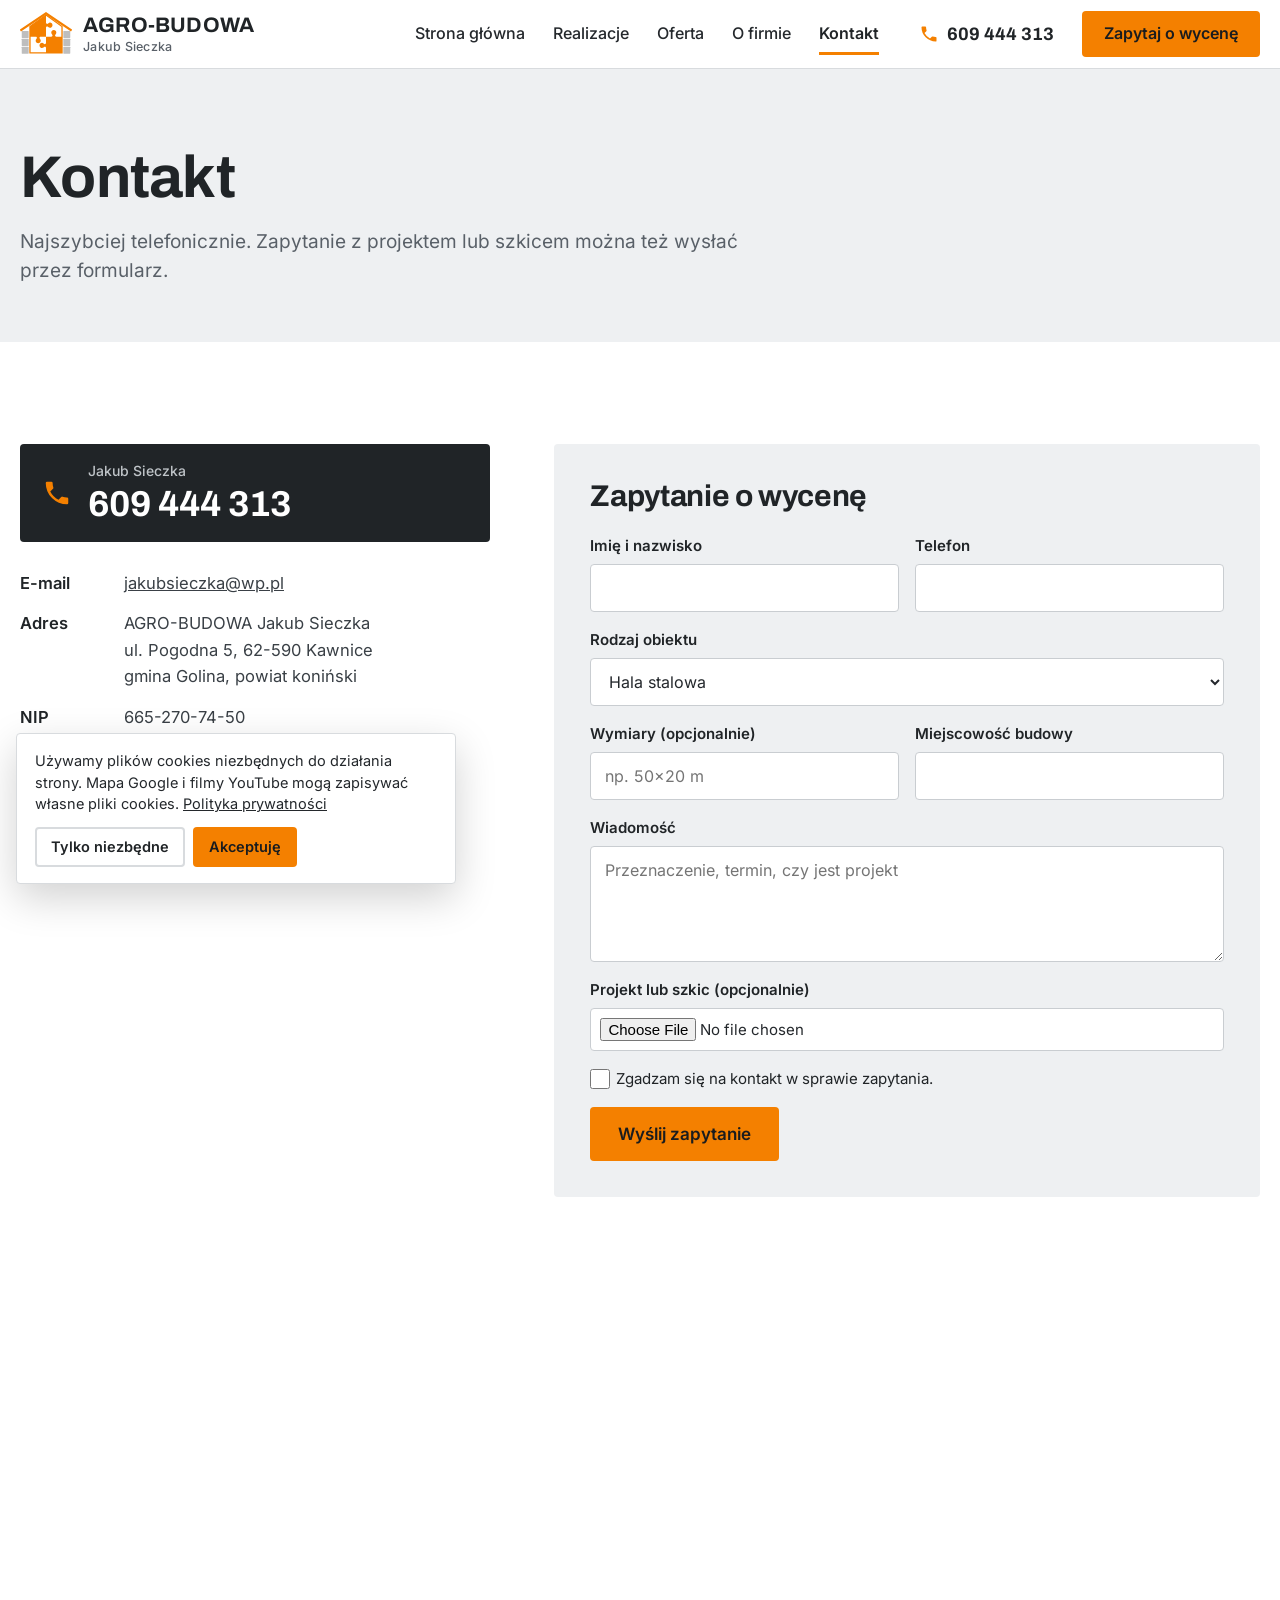
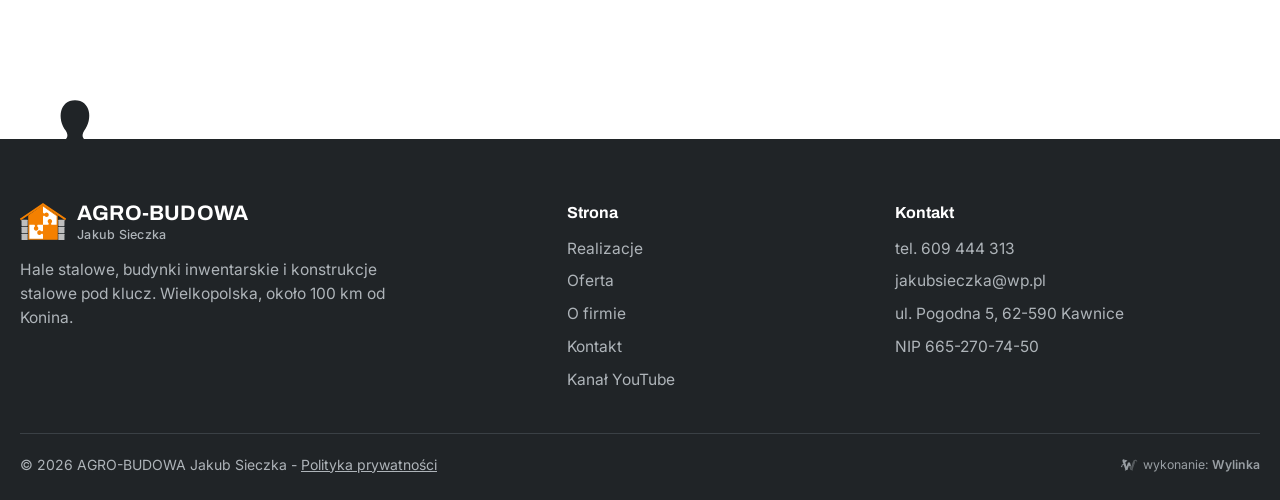
==== kontakt.html @ b732fba7 "Koncepcja strony AGRO-BUDOWA" ====
<!doctype html>
<html lang="pl">
<head>
<meta charset="utf-8">
<meta name="viewport" content="width=device-width,initial-scale=1,viewport-fit=cover">
<title>Kontakt - AGRO-BUDOWA Jakub Sieczka, tel. 609 444 313</title>
<meta name="description" content="Kontakt z AGRO-BUDOWA: tel. 609 444 313, jakubsieczka@wp.pl, ul. Pogodna 5, 62-590 Kawnice. Zapytanie o halę, oborę lub konstrukcję stalową.">
<meta name="robots" content="noindex,nofollow">
<meta name="theme-color" content="#F48000">
<link rel="icon" href="img/znak.svg" type="image/svg+xml">
<link rel="preload" as="font" type="font/woff2" href="fonts/archivo-latin-700-normal.woff2" crossorigin>
<link rel="stylesheet" href="style.css">
<style>.wylinka-badge{display:inline-flex;align-items:center;gap:.4em;color:inherit;text-decoration:none;font-size:.875em;line-height:1;opacity:.85}
.wylinka-badge:hover,.wylinka-badge:focus-visible{opacity:1}
.wylinka-badge:focus-visible{outline:2px solid currentColor;outline-offset:3px;border-radius:2px}
.wylinka-badge svg{width:18px;height:18px;flex:none;overflow:visible}
.wylinka-badge b{font-weight:600}
.wylinka-badge .wy-old{opacity:.45;transform-origin:40px 30px;transition:transform .32s cubic-bezier(.3,.7,.4,1),opacity .32s ease-out}
.wylinka-badge .wy-pod{opacity:0;transition:opacity .2s ease-out .08s}
.wylinka-badge:hover .wy-old,.wylinka-badge:focus-visible .wy-old{transform:translate(9px,7px) rotate(9deg);opacity:0}
.wylinka-badge:hover .wy-pod,.wylinka-badge:focus-visible .wy-pod{opacity:1}
@media (prefers-reduced-motion:reduce){.wylinka-badge .wy-old,.wylinka-badge .wy-pod{transition:none}.wylinka-badge:hover .wy-old,.wylinka-badge:focus-visible .wy-old{transform:none;opacity:.45}.wylinka-badge:hover .wy-pod,.wylinka-badge:focus-visible .wy-pod{opacity:0}}</style>
</head>
<body class="s-kontakt">
<a class="skip" href="#tresc">Przejdź do treści</a>
<header class="top">
  <div class="top-in">
    <a class="logo" href="index.html" aria-label="AGRO-BUDOWA Jakub Sieczka - strona główna"><img src="img/znak.svg" alt="" width="60" height="50"><span class="logo-t"><b>AGRO-BUDOWA</b><small>Jakub Sieczka</small></span></a>
    <nav class="nav" aria-label="Menu główne"><a href="index.html">Strona główna</a><a href="realizacje.html">Realizacje</a><a href="oferta.html">Oferta</a><a href="o-firmie.html">O firmie</a><a href="kontakt.html" aria-current="page">Kontakt</a></nav>
    <a class="top-tel" href="tel:+48609444313" aria-label="Zadzwoń: 609 444 313"><svg viewBox="0 0 24 24" aria-hidden="true"><path d="M6.6 10.8a15.1 15.1 0 006.6 6.6l2.2-2.2a1 1 0 011-.25 11.4 11.4 0 003.6.57 1 1 0 011 1V20a1 1 0 01-1 1A17 17 0 013 4a1 1 0 011-1h3.5a1 1 0 011 1c0 1.25.2 2.46.57 3.6a1 1 0 01-.25 1z" fill="currentColor" stroke="none"/></svg><span>609 444 313</span></a>
    <a class="btn btn-or top-cta" href="kontakt.html#zapytanie">Zapytaj o wycenę</a>
    <button class="burger" type="button" aria-expanded="false" aria-controls="menu-mob" aria-label="Otwórz menu"><span></span><span></span><span></span></button>
  </div>
  <div class="menu-mob" id="menu-mob" hidden>
    <nav aria-label="Menu mobilne"><a href="index.html">Strona główna</a><a href="realizacje.html">Realizacje</a><a href="oferta.html">Oferta</a><a href="o-firmie.html">O firmie</a><a href="kontakt.html" aria-current="page">Kontakt</a></nav>
    <a class="btn btn-or" href="tel:+48609444313"><svg viewBox="0 0 24 24" aria-hidden="true"><path d="M6.6 10.8a15.1 15.1 0 006.6 6.6l2.2-2.2a1 1 0 011-.25 11.4 11.4 0 003.6.57 1 1 0 011 1V20a1 1 0 01-1 1A17 17 0 013 4a1 1 0 011-1h3.5a1 1 0 011 1c0 1.25.2 2.46.57 3.6a1 1 0 01-.25 1z" fill="currentColor" stroke="none"/></svg>Zadzwoń: 609 444 313</a>
    <p class="menu-mob-adr">Kawnice, gm. Golina - budujemy w promieniu ok. 100 km od Konina</p>
  </div>
</header>
<main id="tresc">
<section class="podt"><div class="wrap"><h1>Kontakt</h1><p class="lead">Najszybciej telefonicznie. Zapytanie z projektem lub szkicem można też wysłać przez formularz.</p></div></section>
<section class="sek sek-kontakt">
  <div class="wrap kon-in">
    <div class="kon-dane">
      <a class="kon-tel" href="tel:+48609444313"><svg viewBox="0 0 24 24" aria-hidden="true"><path d="M6.6 10.8a15.1 15.1 0 006.6 6.6l2.2-2.2a1 1 0 011-.25 11.4 11.4 0 003.6.57 1 1 0 011 1V20a1 1 0 01-1 1A17 17 0 013 4a1 1 0 011-1h3.5a1 1 0 011 1c0 1.25.2 2.46.57 3.6a1 1 0 01-.25 1z" fill="currentColor" stroke="none"/></svg><span><small>Jakub Sieczka</small>609 444 313</span></a>
      <dl>
        <dt>E-mail</dt><dd><a href="mailto:jakubsieczka@wp.pl">jakubsieczka@wp.pl</a></dd>
        <dt>Adres</dt><dd>AGRO-BUDOWA Jakub Sieczka<br>ul. Pogodna 5, 62-590 Kawnice<br>gmina Golina, powiat koniński</dd>
        <dt>NIP</dt><dd>665-270-74-50</dd>
        <dt>Projektant</dt><dd>Damian Moliński<br><a href="tel:+48502835978">502 835 978</a></dd>
        <dt>Obszar</dt><dd>około 100 km od Konina</dd>
      </dl>
    </div>
    <form class="form" id="zapytanie" novalidate>
      <h2>Zapytanie o wycenę</h2>
      <div class="f-2"><label>Imię i nazwisko<input name="imie" autocomplete="name" required></label><label>Telefon<input name="tel" type="tel" autocomplete="tel" inputmode="tel" required></label></div>
      <label>Rodzaj obiektu<select name="rodzaj"><option>Hala stalowa</option><option>Budynek inwentarski</option><option>Konstrukcja stalowa / wiata</option><option>Inne</option></select></label>
      <div class="f-2"><label>Wymiary (opcjonalnie)<input name="wym" placeholder="np. 50x20 m"></label><label>Miejscowość budowy<input name="miejsce"></label></div>
      <label>Wiadomość<textarea name="wiad" rows="4" placeholder="Przeznaczenie, termin, czy jest projekt"></textarea></label>
      <label class="f-plik">Projekt lub szkic (opcjonalnie)<input name="plik" type="file" accept=".pdf,.jpg,.jpeg,.png"></label>
      <label class="f-zgoda"><input type="checkbox" name="zgoda" required><span>Zgadzam się na kontakt w sprawie zapytania.</span></label>
      <button class="btn btn-or btn-duzy" type="submit">Wyślij zapytanie</button>
      <p class="f-info" role="status" hidden>To formularz pokazowy - w docelowej stronie wiadomość trafi na jakubsieczka@wp.pl.</p>
    </form>
  </div>
</section>
<section class="mapa" aria-label="Mapa dojazdu">
  <iframe title="AGRO-BUDOWA na mapie Google" src="https://www.google.com/maps?q=ul.+Pogodna+5,+62-590+Kawnice&amp;z=13&amp;output=embed" loading="lazy" referrerpolicy="no-referrer-when-downgrade"></iframe>
</section>
</main>
<footer class="stopka">
  <svg class="klocek" viewBox="0 0 72 30" aria-hidden="true" preserveAspectRatio="none"><path d="M0 30H28C31 30 32 27 30 24C24 16 26 4 36 4C46 4 48 16 42 24C40 27 41 30 44 30H72Z"/></svg>
  <div class="wrap stopka-in">
    <div class="st-firma">
      <a class="logo logo-st" href="index.html"><img src="img/znak.svg" alt="" width="48" height="40" loading="lazy"><span class="logo-t"><b>AGRO-BUDOWA</b><small>Jakub Sieczka</small></span></a>
      <p>Hale stalowe, budynki inwentarskie i konstrukcje stalowe pod klucz. Wielkopolska, około 100 km od Konina.</p>
    </div>
    <div class="st-kol">
      <h2>Strona</h2>
      <a href="realizacje.html">Realizacje</a><a href="oferta.html">Oferta</a><a href="o-firmie.html">O firmie</a><a href="kontakt.html">Kontakt</a>
      <a href="https://www.youtube.com/@agro-budowa307" rel="noopener" target="_blank">Kanał YouTube</a>
    </div>
    <div class="st-kol">
      <h2>Kontakt</h2>
      <a href="tel:+48609444313">tel. 609 444 313</a>
      <a href="mailto:jakubsieczka@wp.pl">jakubsieczka@wp.pl</a>
      <span>ul. Pogodna 5, 62-590 Kawnice</span>
      <span>NIP 665-270-74-50</span>
    </div>
  </div>
  <div class="wrap stopka-dol">
    <span>&copy; 2026 AGRO-BUDOWA Jakub Sieczka - <a href="polityka-prywatnosci.html">Polityka prywatności</a></span>
    <a class="wylinka-badge" href="https://wylinka.pl/?utm_source=agrobudowa.pl&amp;utm_medium=stopka&amp;utm_campaign=wykonanie" rel="noopener" title="Strona wykonana przez Wylinka"><svg viewBox="0 0 64 64" aria-hidden="true" focusable="false" fill="currentColor"><path d="M9.8 22.8l-1.2-7.9 2.2-3.7 15.5 4.6-.5 1.5-7.2 5.5 4.7 15.6 5-15.6 7 0 4.1 12.7-4.2-.9-2.6 1.8-.8-2.2-5.3 15.6-4.3 0 .4 .2-2.1 2.8-1.3-1.1 1.1-1.4-3.1 .2-.1-1.7 2.2-.1-5.7-16.5-4.8 .6-.8 3.1 0 .5-.3 .5 .8 2.2-1.6 .5-.4-1.3-.8 1.6-1.5-.8 .8-1.6-1.4 .6-.6-1.6 2.3-.8 .2-.4 1.3-4.8 5.9-.8-2.4-6.9zM15.2 13.7l-.1-.4-.4 .8-.1 .8 .1 1 .1 .4 .3 .7 .3-.9 .1-.7 0-.8z"/><path class="wy-pod" d="M37.1 49.8l-4.5-13.3 2.6-1.8 4.2 .9 .9 2.8 3-9.7 0-.5 .1-.8 3.2-8.4 .5-1 .6-1 .9-1.1 1.3-1 1.1-.7 1.4-.5 1.4-.3 .7 0 .9 0 1.2 .3 1.4 .6 .8 .5 .7 .7 .6 .7 .5 .9 .3 .9 .1 .9 0 .8-.2 .9-.5 .9-.5 .6-.7 .5-.7 .3-.1-.1 0-.1 .5-.5 .3-.7 .2-.5 0-.6-.1-.6-.3-.7-.4-.5-.4-.4-.5-.3-.6-.3-.7 0-.7 .1-.6 .1-.5 .4-.5 .5-.3 .5-.2 .7-.1 1.5-1.4 5.1-.8 3.3-.3 .7-.5 .7-6 17.5 1.9 .1-.1 1.7-3.1-.2 1.1 1.4-1.3 1.1-2.1-2.8 .4-.2z"/><path class="wy-old" d="M40.8 50l.4-.2-4.1 0-4.2-12.5 2.5-1.7 4.3 .9 .6 1.9 .6-1.6 0-.3 2.4-7.8 0-.5 .1-.8 3.2-8.4 .4-.8 .6-.9 .9-1.2 .9-.9 1.3-.8 1.4-.6 1.2-.3 1.4-.1 1.3 .1 .6 .2 .8 .3 1.1 .6 .9 .7 .7 .9 .5 .9 .3 .9 .1 1.1-.1 .9-.3 .9-.4 .7-.6 .7-.6 .4-.6 .2-.1-.1 0-.1 .5-.5 .3-.7 .2-.5 0-.5-.1-.6-.2-.6-.3-.5-.4-.5-.5-.3-.6-.3-.7-.1-.6 0-.6 .1-.6 .3-.6 .5-.3 .4-.2 .5-.1 .5-.1 1.5-1.4 5.1-.8 3.3-.3 .7-.5 .7-6 17.5 1.9 .1-.1 1.7-3.1-.2 1.1 1.4-1.3 1.1zM49.6 17.1l.6 1.7-1.5 1.9 .4 .4 1.8-2.1-.7-2.1zM48.1 28.3l.5 1.8-1.7 1.8 .4 .4 1.9-2-.6-2.2zM37.9 41.7l1.7-1.5-.4-.4-1.7 1.4zM42.6 38.7l-1.5 2.8 1.1 2-1.3 2.6 .5 .2 1.5-2.8-1.1-2 1.4-2.5z"/></svg><span>wykonanie: <b>Wylinka</b></span></a>
  </div>
</footer>
<div class="mob-pasek" aria-hidden="true">
  <a class="btn btn-ciemny" href="tel:+48609444313" tabindex="-1"><svg viewBox="0 0 24 24" aria-hidden="true"><path d="M6.6 10.8a15.1 15.1 0 006.6 6.6l2.2-2.2a1 1 0 011-.25 11.4 11.4 0 003.6.57 1 1 0 011 1V20a1 1 0 01-1 1A17 17 0 013 4a1 1 0 011-1h3.5a1 1 0 011 1c0 1.25.2 2.46.57 3.6a1 1 0 01-.25 1z" fill="currentColor" stroke="none"/></svg>Zadzwoń</a>
  <a class="btn btn-or" href="kontakt.html#zapytanie" tabindex="-1">Zapytaj o wycenę</a>
</div>
<div class="cookies" id="cookies" hidden>
  <p>Używamy plików cookies niezbędnych do działania strony. Mapa Google i filmy YouTube mogą zapisywać własne pliki cookies. <a href="polityka-prywatnosci.html">Polityka prywatności</a></p>
  <div><button class="btn btn-jasny" type="button" data-cookies="0">Tylko niezbędne</button><button class="btn btn-or" type="button" data-cookies="1">Akceptuję</button></div>
</div>
<div class="lb" id="lb" hidden role="dialog" aria-modal="true" aria-label="Galeria zdjęć">
  <div class="lb-tor"></div>
  <p class="lb-pod"><span class="lb-tyt"></span> <span class="lb-licz"></span></p>
  <button class="lb-z" type="button" aria-label="Zamknij"><svg viewBox="0 0 24 24"><path d="M6 6l12 12M18 6L6 18"/></svg></button>
  <button class="lb-n lb-p" type="button" aria-label="Poprzednie"><svg viewBox="0 0 24 24"><path d="M15 5l-7 7 7 7"/></svg></button>
  <button class="lb-n lb-x" type="button" aria-label="Następne"><svg viewBox="0 0 24 24"><path d="M9 5l7 7-7 7"/></svg></button>
</div>
<div class="film" id="film" hidden role="dialog" aria-modal="true" aria-label="Film z realizacji">
  <div class="film-in"><div class="film-ramka"></div><p class="film-tyt"></p></div>
  <button class="lb-z" type="button" aria-label="Zamknij film"><svg viewBox="0 0 24 24"><path d="M6 6l12 12M18 6L6 18"/></svg></button>
</div>
<script src="app.js" defer></script>
</body>
</html>
---- style.css ----
@font-face{font-family:Archivo;font-weight:600;font-display:swap;src:url(fonts/archivo-latin-600-normal.woff2) format("woff2");unicode-range:U+0000-00FF,U+2000-206F,U+20AC}
@font-face{font-family:Archivo;font-weight:600;font-display:swap;src:url(fonts/archivo-latin-ext-600-normal.woff2) format("woff2");unicode-range:U+0100-024F,U+1E00-1EFF}
@font-face{font-family:Archivo;font-weight:700;font-display:swap;src:url(fonts/archivo-latin-700-normal.woff2) format("woff2");unicode-range:U+0000-00FF,U+2000-206F,U+20AC}
@font-face{font-family:Archivo;font-weight:700;font-display:swap;src:url(fonts/archivo-latin-ext-700-normal.woff2) format("woff2");unicode-range:U+0100-024F,U+1E00-1EFF}
@font-face{font-family:Inter;font-weight:400;font-display:swap;src:url(fonts/inter-latin-400-normal.woff2) format("woff2");unicode-range:U+0000-00FF,U+2000-206F,U+20AC}
@font-face{font-family:Inter;font-weight:400;font-display:swap;src:url(fonts/inter-latin-ext-400-normal.woff2) format("woff2");unicode-range:U+0100-024F,U+1E00-1EFF}
@font-face{font-family:Inter;font-weight:500;font-display:swap;src:url(fonts/inter-latin-500-normal.woff2) format("woff2");unicode-range:U+0000-00FF,U+2000-206F,U+20AC}
@font-face{font-family:Inter;font-weight:500;font-display:swap;src:url(fonts/inter-latin-ext-500-normal.woff2) format("woff2");unicode-range:U+0100-024F,U+1E00-1EFF}
@font-face{font-family:Inter;font-weight:600;font-display:swap;src:url(fonts/inter-latin-600-normal.woff2) format("woff2");unicode-range:U+0000-00FF,U+2000-206F,U+20AC}
@font-face{font-family:Inter;font-weight:600;font-display:swap;src:url(fonts/inter-latin-ext-600-normal.woff2) format("woff2");unicode-range:U+0100-024F,U+1E00-1EFF}

:root{
  --or:#F48000;--or-h:#FF9019;--or-txt:#B35B00;
  --siwy:#BEBEBE;--grafit:#202427;--grafit2:#2B3034;--tekst:#24282C;--mut:#596068;
  --jasny:#EEF0F2;--linia:#D8DBDE;--bialy:#fff;
  --top:68px;--r:4px;
  --f-h:Archivo,"Arial Narrow",Arial,sans-serif;--f-t:Inter,system-ui,-apple-system,"Segoe UI",Roboto,Arial,sans-serif;
}
*,*::before,*::after{box-sizing:border-box}
html{-webkit-text-size-adjust:100%;scroll-padding-top:calc(var(--top) + 12px)}
body{margin:0;background:#fff;color:var(--tekst);font:400 17px/1.6 var(--f-t);-webkit-font-smoothing:antialiased;overflow-x:clip}
img{display:block;max-width:100%;height:auto}
a{color:inherit}
button{font:inherit;color:inherit;cursor:pointer}
h1,h2,h3{font-family:var(--f-h);font-weight:700;line-height:1.12;letter-spacing:-.012em;margin:0;color:var(--grafit)}
h2{font-size:clamp(28px,3.2vw,42px)}
h3{font-size:20px;line-height:1.25}
p{margin:0 0 1em}
.wrap{width:min(1240px,100% - 40px);margin-inline:auto}
.skip{position:absolute;left:-999px;top:8px;background:var(--grafit);color:#fff;padding:8px 14px;z-index:200}
.skip:focus{left:8px}
:focus-visible{outline:3px solid var(--or);outline-offset:2px}

/* przyciski */
.btn{display:inline-flex;align-items:center;justify-content:center;gap:9px;min-height:46px;padding:0 20px;border-radius:var(--r);font:600 16px/1.1 var(--f-t);text-decoration:none;border:2px solid transparent;transition:background .18s,border-color .18s,color .18s;white-space:nowrap}
.btn svg{width:18px;height:18px;fill:none;stroke:currentColor;stroke-width:2;stroke-linecap:round;stroke-linejoin:round;flex:none}
.btn-or{background:var(--or);color:#1A1C1E}
.btn-or:hover{background:var(--or-h)}
.btn-ramka{border-color:var(--grafit);color:var(--grafit);background:transparent}
.btn-ramka:hover{background:var(--grafit);color:#fff}
.btn-jasny{background:#fff;color:var(--grafit);border-color:var(--linia)}
.btn-jasny:hover{border-color:var(--grafit)}
.btn-ciemny{background:var(--grafit);color:#fff}
.btn-duzy{min-height:54px;padding:0 26px;font-size:17px}

/* nagłówek */
.top{position:sticky;top:0;z-index:50;background:#fff;box-shadow:0 1px 0 var(--linia)}
.top-in{height:var(--top);display:flex;align-items:center;gap:28px;width:min(1400px,100% - 40px);margin-inline:auto}
.logo{display:flex;align-items:center;gap:11px;text-decoration:none;flex:none}
.logo img{width:52px;height:auto}
.logo-t{display:flex;flex-direction:column;line-height:1}
.logo-t b{font:700 21px/1 var(--f-h);letter-spacing:.01em;color:var(--grafit)}
.logo-t small{font:500 12.5px/1 var(--f-t);color:var(--mut);margin-top:5px;letter-spacing:.02em}
.nav{display:flex;gap:4px;margin-left:auto}
.nav a{position:relative;padding:10px 12px;text-decoration:none;font-weight:500;font-size:16px;color:var(--tekst);border-radius:var(--r)}
.nav a:hover{color:var(--or-txt)}
.nav a[aria-current=page]{color:var(--grafit);font-weight:600}
.nav a[aria-current=page]::after{content:"";position:absolute;left:12px;right:12px;bottom:2px;height:3px;background:var(--or)}
.top-tel{display:flex;align-items:center;gap:8px;font:700 18px/1 var(--f-h);text-decoration:none;color:var(--grafit);white-space:nowrap}
.top-tel svg{width:20px;height:20px;color:var(--or)}
.burger{display:none;width:46px;height:46px;border:0;background:none;padding:11px;margin-right:-8px}
.burger span{display:block;height:2.5px;background:var(--grafit);margin:5px 0;border-radius:2px;transition:transform .2s,opacity .2s}
.burger[aria-expanded=true] span:nth-child(1){transform:translateY(7.5px) rotate(45deg)}
.burger[aria-expanded=true] span:nth-child(2){opacity:0}
.burger[aria-expanded=true] span:nth-child(3){transform:translateY(-7.5px) rotate(-45deg)}
.menu-mob{position:absolute;left:0;right:0;top:100%;background:#fff;border-bottom:1px solid var(--linia);padding:8px 20px 22px;box-shadow:0 18px 30px rgba(20,24,28,.12)}
.menu-mob nav{display:flex;flex-direction:column;margin-bottom:14px}
.menu-mob nav a{padding:13px 0;border-bottom:1px solid var(--jasny);text-decoration:none;font:600 19px/1.2 var(--f-h);color:var(--grafit);display:flex;align-items:center;gap:10px}
.menu-mob nav a[aria-current=page]{color:var(--or-txt)}
.menu-mob nav a[aria-current=page]::before{content:"";width:12px;height:12px;background:var(--or);clip-path:polygon(50% 0,100% 45%,100% 100%,0 100%,0 45%)}
.menu-mob .btn{width:100%}
.menu-mob-adr{margin:12px 0 0;font-size:14.5px;line-height:1.45;color:var(--mut)}

/* motyw: wypustka puzzla z logo */
.klocek{position:absolute;display:block;fill:#fff;pointer-events:none}

/* hero */
.hero{position:relative;display:flex;flex-direction:column;min-height:calc(100svh - var(--top));background:var(--grafit)}
.hero-foto{position:absolute;inset:0;overflow:hidden}
.hero-foto picture,.hero-foto img{width:100%;height:100%}
.hero-foto img{object-fit:cover;object-position:50% 72%}
.hero-foto::after{content:"";position:absolute;inset:0;background:linear-gradient(90deg,rgba(18,21,24,.78) 0%,rgba(18,21,24,.52) 38%,rgba(18,21,24,0) 66%),linear-gradient(0deg,rgba(18,21,24,.35),rgba(18,21,24,0) 30%);pointer-events:none}
.hero-foto .klocek{bottom:-1px;left:max(20px,calc((100% - 1240px)/2));width:110px;height:46px;z-index:2;fill:var(--jasny)}
.hero-txt{position:relative;z-index:2;flex:1;display:flex;align-items:flex-start;padding:clamp(48px,11vh,120px) 0 84px}
.hero-kat{display:none}
.hero-txt .wrap{color:#fff}
.hero h1{color:#fff;font-size:clamp(40px,4.4vw,66px);max-width:12.5em;line-height:1.04}
.hero .lead{font-size:clamp(18px,1.35vw,21px);line-height:1.55;max-width:31em;margin:22px 0 32px;color:rgba(255,255,255,.92)}
.hero-btns{display:flex;flex-wrap:wrap;gap:12px}
.hero-btns .btn-jasny{background:rgba(255,255,255,.12);color:#fff;border-color:rgba(255,255,255,.55);backdrop-filter:blur(4px)}
.hero-btns .btn-jasny:hover{background:#fff;color:var(--grafit)}
.hero-naj{position:absolute;z-index:3;right:max(20px,calc((100% - 1240px)/2));bottom:34px;display:flex;align-items:center;gap:14px;padding:12px 18px 12px 12px;background:#fff;border:0;border-radius:var(--r);text-align:left;font:600 16px/1.3 var(--f-t);color:var(--grafit);box-shadow:0 10px 30px rgba(0,0,0,.25)}
.hero-naj small{display:block;font-weight:500;font-size:13.5px;color:var(--mut);margin-bottom:2px}
.hero-naj-play{width:44px;height:44px;border-radius:50%;background:var(--or);display:grid;place-items:center;flex:none;color:#1A1C1E}
.hero-naj-play svg{width:20px;height:20px;margin-left:3px}
.hero-naj:hover .hero-naj-play{background:var(--or-h)}

/* sekcje */
.sek{padding:clamp(64px,8vw,112px) 0;position:relative}
.sek-g{max-width:760px;margin-bottom:clamp(28px,3.5vw,44px)}
.sek-g p{color:var(--mut);margin:14px 0 0;font-size:18px}
.sek-g-r{display:flex;align-items:flex-end;justify-content:space-between;gap:24px;max-width:none}
.sek-g-r>div{max-width:720px}
.sek-kat{background:var(--jasny)}
.lead{font-size:19px;line-height:1.55}

/* kafle kategorii */
.kafle{display:grid;grid-template-columns:repeat(3,minmax(0,1fr));gap:22px}
.kafel{display:flex;flex-direction:column;background:#fff;text-decoration:none;color:var(--tekst);border-radius:var(--r);overflow:hidden;transition:box-shadow .2s,transform .2s}
.kafel:hover{box-shadow:0 18px 40px rgba(20,24,28,.13);transform:translateY(-2px)}
.kafel-img{aspect-ratio:16/10;overflow:hidden;display:block}
.kafel-img img{width:100%;height:100%;object-fit:cover;transition:transform .5s}
.kafel:hover .kafel-img img{transform:scale(1.03)}
.kafel-txt{position:relative;display:flex;flex-direction:column;gap:8px;padding:26px 24px 24px;flex:1}
.kafel-txt .klocek{top:-15px;left:20px;width:52px;height:22px}
.kafel-ik svg,.of-ik svg{width:38px;height:38px;fill:none;stroke:var(--or);stroke-width:2;stroke-linejoin:round;stroke-linecap:round}
.kafel-txt b{font:700 23px/1.15 var(--f-h);color:var(--grafit)}
.kafel-txt>span:not(.kafel-ik){color:var(--mut);font-size:16px;line-height:1.55}
.kafel-txt em{margin-top:auto;padding-top:8px;font-style:normal;font-weight:600;display:flex;align-items:center;gap:8px;color:var(--grafit)}
.kafel-txt em svg{width:18px;height:18px;fill:none;stroke:var(--or);stroke-width:2.2;stroke-linecap:round;stroke-linejoin:round;transition:transform .2s}
.kafel:hover em svg{transform:translateX(4px)}

/* karty realizacji */
.karty{display:grid;grid-template-columns:repeat(3,minmax(0,1fr));gap:26px}
.karta{display:flex;flex-direction:column;background:#fff;border:1px solid var(--linia);border-radius:var(--r);overflow:hidden;min-width:0}
.karta[hidden]{display:none}
.gal{position:relative;aspect-ratio:16/10;background:var(--jasny);overflow:hidden}
.gal-tor{display:flex;height:100%;overflow-x:auto;scroll-snap-type:x mandatory;scrollbar-width:none;overscroll-behavior-x:contain;cursor:zoom-in;outline-offset:-3px}
.gal-tor::-webkit-scrollbar{display:none}
.gal-tor.ciagnie{scroll-snap-type:none;cursor:grabbing}
.gal figure{margin:0;flex:0 0 100%;height:100%;scroll-snap-align:start;scroll-snap-stop:always}
.gal img{width:100%;height:100%;object-fit:cover;user-select:none;-webkit-user-drag:none}
.gal-n{position:absolute;top:50%;transform:translateY(-50%);width:42px;height:42px;border-radius:50%;border:0;background:rgba(255,255,255,.94);display:grid;place-items:center;opacity:0;transition:opacity .2s;box-shadow:0 4px 14px rgba(0,0,0,.18)}
.gal-n svg{width:20px;height:20px;fill:none;stroke:var(--grafit);stroke-width:2.4;stroke-linecap:round;stroke-linejoin:round}
.gal-p{left:12px}.gal-x{right:12px}
.gal:hover .gal-n,.gal-n:focus-visible{opacity:1}
.gal-n[disabled]{opacity:0!important;pointer-events:none}
.gal-licz{position:absolute;right:12px;bottom:12px;background:rgba(20,24,28,.72);color:#fff;font:600 13px/1 var(--f-t);padding:6px 9px;border-radius:3px;pointer-events:none}
.k-panel{position:relative;padding:22px 22px 22px;display:flex;flex-direction:column;flex:1}
.k-panel .klocek{top:-19px;left:18px;width:64px;height:27px;z-index:2}
.k-meta{display:flex;flex-wrap:wrap;align-items:center;gap:6px 14px;font-size:14px;color:var(--mut);margin-bottom:10px}
.k-kat{display:inline-flex;align-items:center;gap:7px;font-weight:600;color:var(--grafit)}
.k-kat svg{width:22px;height:22px;fill:none;stroke:var(--or);stroke-width:2.2;stroke-linejoin:round;stroke-linecap:round}
.k-data::before{content:"";display:inline-block;width:4px;height:4px;border-radius:50%;background:var(--siwy);margin-right:14px;vertical-align:middle;position:relative;top:-1px}
.k-miejsce{margin:6px 0 0;font-size:15px;color:var(--mut)}
.k-opis{margin:10px 0 18px;font-size:16px;line-height:1.55;color:#3A4046}
.k-akcje{margin-top:auto;display:flex;flex-wrap:wrap;gap:10px}
.k-film,.k-zdj{display:inline-flex;align-items:center;gap:8px;min-height:42px;padding:0 15px;border-radius:var(--r);font-weight:600;font-size:15px;border:2px solid var(--linia);background:#fff;color:var(--grafit)}
.k-film{background:var(--grafit);border-color:var(--grafit);color:#fff}
.k-film svg{width:17px;height:17px;color:var(--or)}
.k-zdj svg{width:18px;height:18px;fill:none;stroke:currentColor;stroke-width:2;stroke-linejoin:round}
.k-film:hover{background:#000}
.k-zdj:hover{border-color:var(--grafit)}

/* podstrony */
.podt{background:var(--jasny);padding:clamp(44px,6vw,80px) 0 clamp(36px,4.5vw,56px);position:relative}
.podt h1{font-size:clamp(38px,4.6vw,60px)}
.podt .lead{color:var(--mut);max-width:40em;margin:16px 0 0}
.filtr{display:flex;flex-wrap:wrap;gap:10px;margin-top:28px}
.filtr button{display:inline-flex;align-items:center;gap:9px;min-height:46px;padding:0 18px;border-radius:999px;border:2px solid var(--linia);background:#fff;font-weight:600;font-size:15.5px;color:var(--grafit)}
.filtr button span{font-size:13px;font-weight:600;color:var(--mut);background:var(--jasny);border-radius:999px;padding:3px 8px}
.filtr button[aria-pressed=true]{background:var(--grafit);border-color:var(--grafit);color:#fff}
.filtr button[aria-pressed=true] span{background:var(--or);color:#1A1C1E}
.sek-lista{padding-top:clamp(36px,4vw,56px)}
.uwaga{margin:34px 0 0;font-size:14.5px;color:var(--mut);max-width:60em}

/* ciemna sekcja */
.sek-ciemna{background:var(--grafit);color:#D9DDE0}
.sek-ciemna h2{color:#fff}
.sek-ciemna .lead{color:#C9CED2;margin:18px 0 30px}
.calosc{display:grid;grid-template-columns:minmax(0,1fr) minmax(0,1.05fr);gap:clamp(32px,5vw,72px);align-items:center}
.lista-puzzel{list-style:none;margin:0;padding:0;display:grid;gap:20px}
.lista-puzzel li{display:flex;gap:16px;align-items:flex-start;line-height:1.55}
.lista-puzzel b{color:#fff;font-weight:600}
.puzzel{width:26px;height:26px;flex:none;fill:var(--or);margin-top:1px}
.calosc-foto{position:relative;display:grid;grid-template-columns:repeat(12,minmax(0,1fr));padding-bottom:12%}
.calosc-foto figure{margin:0;overflow:hidden;border-radius:var(--r)}
.calosc-foto img{width:100%;height:100%;object-fit:cover}
.cf1{grid-column:1/10;grid-row:1;aspect-ratio:4/3}
.cf2{grid-column:8/13;grid-row:1;align-self:end;margin-bottom:-24%!important;aspect-ratio:3/4;border:6px solid var(--grafit);position:relative;z-index:1}
.kroki{grid-template-columns:repeat(2,minmax(0,1fr));gap:26px 48px}

/* youtube */
.sek-yt{background:#fff}
.btn-ramka svg{width:18px;height:18px}
.yt-kafle{display:grid;grid-template-columns:repeat(3,minmax(0,1fr));gap:22px}
.yt-kafel{display:flex;flex-direction:column;text-align:left;border:0;background:none;padding:0;gap:6px}
.yt-img{position:relative;display:block;aspect-ratio:16/9;overflow:hidden;border-radius:var(--r);margin-bottom:8px}
.yt-img img{width:100%;height:100%;object-fit:cover;transition:transform .4s}
.yt-img i{position:absolute;left:50%;top:50%;width:64px;height:64px;margin:-32px 0 0 -32px;border-radius:50%;background:var(--or);display:grid;place-items:center;color:#1A1C1E;box-shadow:0 6px 20px rgba(0,0,0,.3)}
.yt-img i svg{width:26px;height:26px;margin-left:4px}
.yt-kafel:hover img{transform:scale(1.03)}
.yt-t{font:700 18px/1.3 var(--f-h);color:var(--grafit)}
.yt-d{font-size:14.5px;color:var(--mut)}

/* cta */
.sek-cta{background:var(--jasny);padding:clamp(52px,6vw,84px) 0}
.cta-in{display:flex;align-items:center;justify-content:space-between;gap:32px}
.cta-in h2{font-size:clamp(26px,2.6vw,36px)}
.cta-in p{margin:12px 0 0;color:var(--mut);max-width:36em}
.cta-btns{display:flex;flex-wrap:wrap;gap:12px;flex:none}

/* oferta */
.oferta-blok:nth-of-type(even){background:var(--jasny)}
.of-in{display:grid;grid-template-columns:minmax(0,1.1fr) minmax(0,1fr);gap:clamp(32px,5vw,72px);align-items:center}
.odwr .of-foto{order:2}
.of-foto{margin:0;border-radius:var(--r);overflow:hidden;aspect-ratio:16/10}
.of-foto img{width:100%;height:100%;object-fit:cover}
.of-ik{display:block;margin-bottom:12px}
.of-txt h2{margin-bottom:16px}
.of-txt>p{color:#3A4046}
.lista-jasna{margin:22px 0 24px;gap:12px}
.lista-jasna li{font-size:16.5px}
.lista-jasna .puzzel{width:20px;height:20px;margin-top:3px}
.of-real{margin:0 0 24px;font-size:15.5px}
.of-real b{display:block;margin-bottom:6px}
.of-real ul{margin:0;padding-left:18px;color:var(--mut)}
.of-real a{color:var(--grafit);text-decoration-color:var(--or);text-underline-offset:3px}

/* o firmie */
.o-in{display:grid;grid-template-columns:minmax(0,1fr) minmax(0,1.1fr);gap:clamp(32px,5vw,72px);align-items:start}
.o-txt h2{margin-bottom:18px}
.o-txt p{color:#3A4046}
.o-film{margin-top:8px}
.o-foto{display:grid;grid-template-columns:minmax(0,1fr) minmax(0,1fr);gap:14px}
.o-foto figure{margin:0;border-radius:var(--r);overflow:hidden}
.o-foto img{width:100%;height:100%;object-fit:cover}
.of1{grid-column:1/3;aspect-ratio:16/8}
.of2,.of3{aspect-ratio:4/3}

/* kontakt */
.kon-in{display:grid;grid-template-columns:minmax(0,.8fr) minmax(0,1.2fr);gap:clamp(32px,5vw,72px);align-items:start}
.kon-tel{display:flex;align-items:center;gap:16px;text-decoration:none;padding:20px 22px;background:var(--grafit);color:#fff;border-radius:var(--r);margin-bottom:28px}
.kon-tel svg{width:30px;height:30px;color:var(--or);flex:none}
.kon-tel span{font:700 clamp(28px,3vw,36px)/1 var(--f-h)}
.kon-tel small{display:block;font:500 14px/1 var(--f-t);color:#BFC4C8;margin-bottom:8px}
.kon-dane dl{margin:0;display:grid;grid-template-columns:auto minmax(0,1fr);gap:14px 22px;font-size:16.5px}
.kon-dane dt{font-weight:600;color:var(--grafit)}
.kon-dane dd{margin:0;color:#3A4046}
.form{background:var(--jasny);padding:clamp(22px,3vw,36px);border-radius:var(--r);display:grid;gap:16px}
.form h2{font-size:clamp(24px,2.4vw,30px);margin-bottom:4px}
.form label{display:grid;gap:6px;font-weight:600;font-size:15px;color:var(--grafit)}
.form input,.form select,.form textarea{width:100%;font:400 16px/1.4 var(--f-t);padding:12px 14px;border:1.5px solid #C9CDD1;border-radius:var(--r);background:#fff;color:var(--tekst)}
.form input:focus,.form select:focus,.form textarea:focus{outline:none;border-color:var(--or);box-shadow:0 0 0 3px rgba(244,128,0,.2)}
.form input[type=file]{padding:9px;font-size:15px}
.f-2{display:grid;grid-template-columns:minmax(0,1fr) minmax(0,1fr);gap:16px}
.f-zgoda{display:flex!important;gap:10px;align-items:flex-start;font-weight:400!important}
.f-zgoda input{width:20px;height:20px;flex:none;margin:2px 0 0;accent-color:var(--or)}
.form .btn{justify-self:start}
.f-info{margin:0;padding:12px 14px;background:#fff;border-left:4px solid var(--or);font-size:15px}
.mapa iframe{display:block;width:100%;height:440px;border:0;filter:grayscale(.15)}
.tekst{max-width:760px}
.tekst h2{font-size:24px;margin:28px 0 10px}

/* stopka */
.stopka{position:relative;background:var(--grafit);color:#AEB4B9;font-size:15.5px;padding:64px 0 0}
.stopka>.klocek{top:-45px;left:max(20px,calc((100% - 1240px)/2));width:110px;height:46px;fill:var(--grafit)}
.stopka-in{display:grid;grid-template-columns:minmax(0,1.4fr) minmax(0,.8fr) minmax(0,1fr);gap:36px;padding-bottom:40px}
.logo-st img{width:46px}
.logo-st .logo-t b{color:#fff}
.logo-st .logo-t small{color:#AEB4B9}
.st-firma p{margin:16px 0 0;max-width:24em;line-height:1.55}
.st-kol{display:flex;flex-direction:column;gap:8px}
.st-kol h2{font:700 16px/1.2 var(--f-h);color:#fff;margin-bottom:6px;letter-spacing:0}
.st-kol a{text-decoration:none}
.st-kol a:hover{color:#fff}
.stopka-dol{display:flex;flex-wrap:wrap;justify-content:space-between;gap:12px 24px;padding:20px 0 24px;border-top:1px solid #3A4045;font-size:14px}
.stopka-dol a{color:inherit}

/* pasek mobilny, cookies, lightbox, film */
.mob-pasek{display:none}
.cookies{position:fixed;z-index:80;left:16px;bottom:16px;max-width:min(440px,calc(100% - 32px));background:#fff;border:1px solid var(--linia);border-radius:var(--r);box-shadow:0 14px 40px rgba(0,0,0,.18);padding:16px 18px;font-size:14.5px;line-height:1.5}
.cookies p{margin:0 0 12px}
.cookies div{display:flex;gap:8px;flex-wrap:wrap}
.cookies .btn{min-height:40px;padding:0 14px;font-size:14.5px}
.lb,.film{position:fixed;inset:0;z-index:120;background:rgba(14,16,18,.96);display:flex;flex-direction:column}
.lb[hidden],.film[hidden],.cookies[hidden]{display:none}
.lb-tor{flex:1;display:flex;overflow-x:auto;scroll-snap-type:x mandatory;scrollbar-width:none}
.lb-tor::-webkit-scrollbar{display:none}
.lb-tor figure{flex:0 0 100%;margin:0;display:grid;place-items:center;padding:56px 64px 8px;scroll-snap-align:start}
.lb-tor img{max-width:100%;max-height:100%;object-fit:contain;width:auto;height:auto}
.lb-pod{margin:0;padding:10px 20px 18px;color:#D5D9DC;text-align:center;font-size:15px}
.lb-licz{color:#9AA1A7;margin-left:8px}
.lb-z{position:absolute;top:10px;right:10px;width:48px;height:48px;border:0;background:rgba(255,255,255,.1);border-radius:50%;display:grid;place-items:center}
.lb-z svg,.lb-n svg{width:24px;height:24px;fill:none;stroke:#fff;stroke-width:2.2;stroke-linecap:round;stroke-linejoin:round}
.lb-n{position:absolute;top:50%;transform:translateY(-50%);width:52px;height:52px;border:0;border-radius:50%;background:rgba(255,255,255,.12);display:grid;place-items:center}
.lb-p{left:10px}.lb-x{right:10px}
.film{align-items:center;justify-content:center;padding:20px}
.film-in{width:min(1100px,100%)}
.film-ramka{position:relative;aspect-ratio:16/9;background:#000}
.film-ramka iframe{position:absolute;inset:0;width:100%;height:100%;border:0}
.film-tyt{color:#D5D9DC;margin:12px 0 0;font-size:15.5px}
body.zablokuj{overflow:hidden}

/* responsywność */
@media (max-width:1180px){
  .nav a{padding:10px 9px;font-size:15.5px}
  .top-in{gap:18px}
  .top-cta{display:none}
}
@media (max-width:1024px){
  .karty{grid-template-columns:repeat(2,minmax(0,1fr))}
  .stopka-in{grid-template-columns:1fr 1fr}
  .st-firma{grid-column:1/3}
  .cta-in{flex-direction:column;align-items:flex-start}
}
@media (max-width:920px){
  .nav,.top-cta{display:none}
  .burger{display:block}
  .top-tel{margin-left:auto}
  .calosc,.of-in,.o-in,.kon-in{grid-template-columns:minmax(0,1fr)}
  .odwr .of-foto{order:0}
  .kroki{grid-template-columns:minmax(0,1fr)}
}
@media (min-width:761px) and (max-height:820px){
  .hero h1{font-size:clamp(36px,3.8vw,54px)}
  .hero .lead{margin:16px 0 24px}
  .hero-txt{padding:32px 0 76px}
}
@media (max-width:760px){
  :root{--top:62px}
  body{font-size:16.5px}
  .wrap{width:calc(100% - 32px)}
  .top-in{width:calc(100% - 32px);gap:12px}
  .logo img{width:44px}
  .logo-t b{font-size:18px}
  .logo-t small{font-size:12px;margin-top:4px}
  .top-tel span{display:none}
  .top-tel{width:44px;height:44px;justify-content:center;border-radius:50%;background:var(--jasny)}
  .top-tel svg{width:21px;height:21px}
  /* hero: zdjęcie w całości nad tekstem, nic nie ucięte */
  .hero{background:#fff}
  .hero-foto{position:relative;inset:auto;aspect-ratio:16/9;flex:none}
  .hero-foto::after{display:none}
  .hero-foto img{object-position:50% 50%}
  .hero-foto .klocek{display:none}
  .hero-naj{right:10px;top:10px;bottom:auto;padding:7px 11px 7px 7px;gap:9px;font-size:13.5px;box-shadow:0 6px 16px rgba(0,0,0,.25)}
  .hero-naj small{font-size:11.5px}
  .hero-naj-play{width:32px;height:32px}
  .hero-naj-play svg{width:15px;height:15px;margin-left:2px}
  .hero-txt{padding:clamp(18px,3.4svh,34px) 0 clamp(18px,3.2svh,32px);align-items:stretch}
  .hero-txt .wrap{color:var(--tekst);display:flex;flex-direction:column;justify-content:space-evenly;gap:clamp(12px,1.9svh,18px)}
  .hero h1{color:var(--grafit);font-size:clamp(29px,min(8.4vw,4.6svh),40px);line-height:1.08}
  .hero .lead{color:#3A4046;font-size:clamp(15.5px,2.3svh,18px);margin:0}
  .hero-btns .btn{width:100%}
  .hero-kat{display:grid;grid-template-columns:repeat(3,minmax(0,1fr));gap:8px;margin-top:0;padding-top:0}
  .hero-kat a{display:flex;flex-direction:column;align-items:flex-start;gap:6px;padding:10px 10px 11px;background:var(--jasny);border-radius:var(--r);text-decoration:none;font:600 13.5px/1.2 var(--f-t);color:var(--grafit)}
  .hero-kat svg{width:28px;height:28px;fill:none;stroke:var(--or);stroke-width:2.2;stroke-linejoin:round;stroke-linecap:round}
  .hero-btns .btn-jasny{background:#fff;color:var(--grafit);border-color:var(--linia);backdrop-filter:none}
  .btn-duzy{min-height:clamp(48px,6.6svh,56px)}
  .sek{padding:56px 0}
  .sek-g p{font-size:16.5px}
  .sek-g-r{flex-direction:column;align-items:flex-start;gap:18px}
  h2{font-size:clamp(27px,7.4vw,34px)}
  /* przewijane palcem */
  .przewijane{display:flex;overflow-x:auto;scroll-snap-type:x mandatory;gap:14px;margin-inline:-16px;padding:0 16px 6px;scroll-padding-inline:16px;scrollbar-width:none}
  .przewijane::-webkit-scrollbar{display:none}
  .przewijane>*{flex:0 0 84%;scroll-snap-align:start}
  .karty{grid-template-columns:minmax(0,1fr);gap:22px}
  .k-panel{padding:20px 18px}
  .gal-n{display:none}
  .calosc-foto{margin-top:8px}
  .podt h1{font-size:clamp(34px,10vw,44px)}
  .filtr{flex-wrap:nowrap;overflow-x:auto;margin-inline:-16px;padding:0 16px 4px;scrollbar-width:none}
  .filtr::-webkit-scrollbar{display:none}
  .filtr button{flex:none;min-height:44px;padding:0 15px;font-size:15px}
  .cta-btns{width:100%;flex-direction:column}
  .cta-btns .btn{width:100%}
  .f-2{grid-template-columns:minmax(0,1fr)}
  .form .btn{justify-self:stretch}
  .kon-dane dl{grid-template-columns:minmax(0,1fr);gap:2px}
  .kon-dane dd{margin-bottom:12px}
  .mapa iframe{height:340px}
  .stopka{padding-top:48px;padding-bottom:76px}
  .stopka-in{grid-template-columns:minmax(0,1fr) minmax(0,1fr);gap:28px 18px;padding-bottom:28px}
  .st-firma{grid-column:1/3}
  .stopka>.klocek{left:16px;width:80px;height:34px;top:-33px}
  .stopka-dol{flex-direction:column}
  .mob-pasek{display:grid;grid-template-columns:minmax(0,1fr) minmax(0,1.4fr);gap:8px;position:fixed;left:0;right:0;bottom:0;z-index:60;padding:8px 10px calc(8px + env(safe-area-inset-bottom));background:#fff;border-top:1px solid var(--linia);transform:translateY(110%);transition:transform .25s}
  .mob-pasek.widac{transform:none}
  .mob-pasek .btn{min-height:48px}
  .cookies{left:10px;right:10px;bottom:10px;max-width:none}
  .lb-tor figure{padding:60px 0 8px}
  .lb-n{display:none}
  .oferta-blok .of-foto{aspect-ratio:16/10}
}
@media (max-width:760px) and (max-height:700px){
  .hero-kat a{padding:7px 8px 8px;gap:4px;font-size:12.5px}
  .hero-kat svg{width:22px;height:22px}
  .hero-txt{padding:14px 0 14px}
}
@media (max-width:380px){
  .logo-t small{display:none}
  .k-akcje{gap:8px}
  .k-film,.k-zdj{padding:0 12px;font-size:14.5px}
}
@media (prefers-reduced-motion:reduce){*{transition:none!important;scroll-behavior:auto!important}}
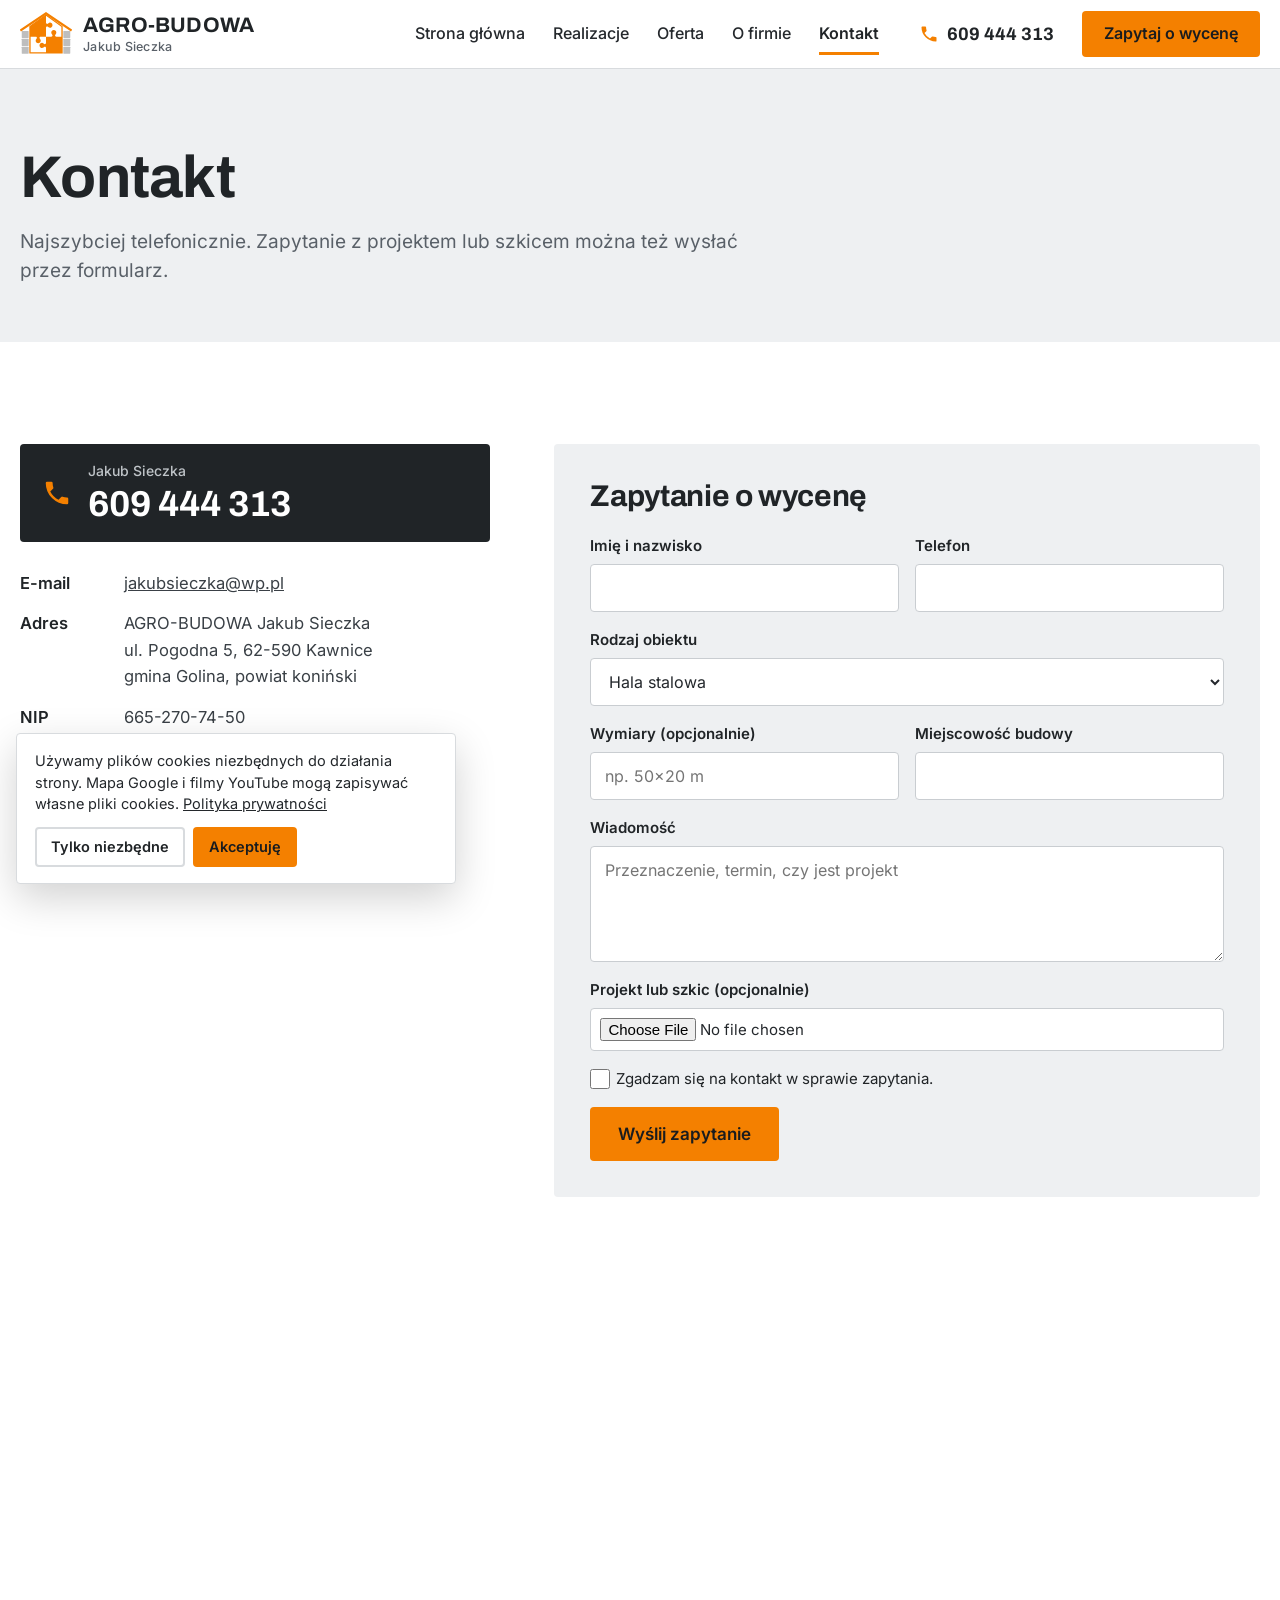
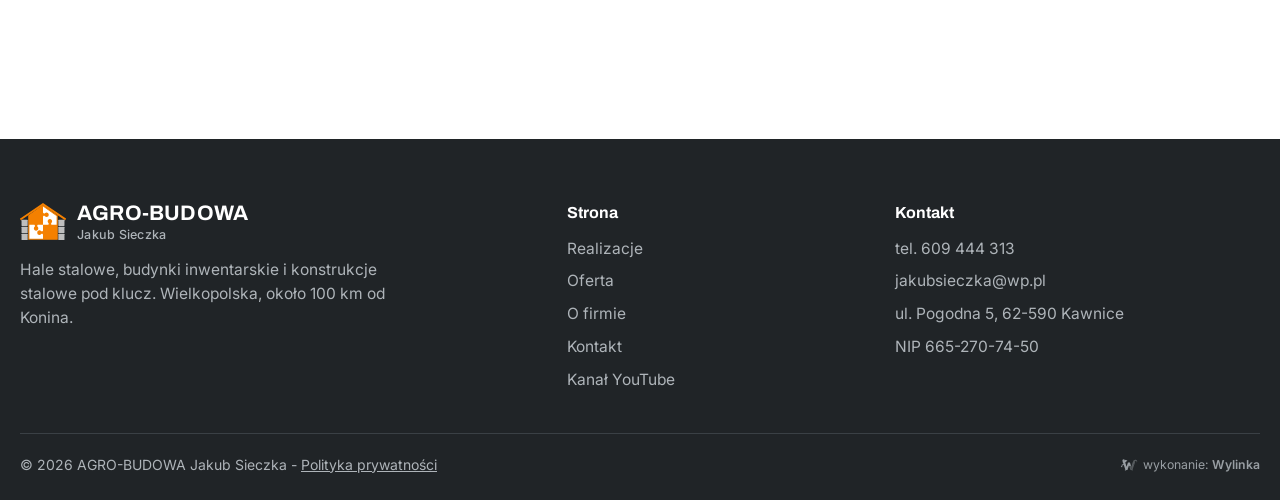
==== commit 4c87c134: "Mapa od razu, stopka bez wypustki" ====
--- a/kontakt.html
+++ b/kontakt.html
@@ -65,11 +65,10 @@
   </div>
 </section>
 <section class="mapa" aria-label="Mapa dojazdu">
-  <iframe title="AGRO-BUDOWA na mapie Google" src="https://www.google.com/maps?q=ul.+Pogodna+5,+62-590+Kawnice&amp;z=13&amp;output=embed" loading="lazy" referrerpolicy="no-referrer-when-downgrade"></iframe>
+  <iframe title="AGRO-BUDOWA na mapie Google" src="https://www.google.com/maps?q=ul.+Pogodna+5,+62-590+Kawnice&amp;z=13&amp;output=embed" referrerpolicy="no-referrer-when-downgrade"></iframe>
 </section>
 </main>
 <footer class="stopka">
-  <svg class="klocek" viewBox="0 0 72 30" aria-hidden="true" preserveAspectRatio="none"><path d="M0 30H28C31 30 32 27 30 24C24 16 26 4 36 4C46 4 48 16 42 24C40 27 41 30 44 30H72Z"/></svg>
   <div class="wrap stopka-in">
     <div class="st-firma">
       <a class="logo logo-st" href="index.html"><img src="img/znak.svg" alt="" width="48" height="40" loading="lazy"><span class="logo-t"><b>AGRO-BUDOWA</b><small>Jakub Sieczka</small></span></a>
